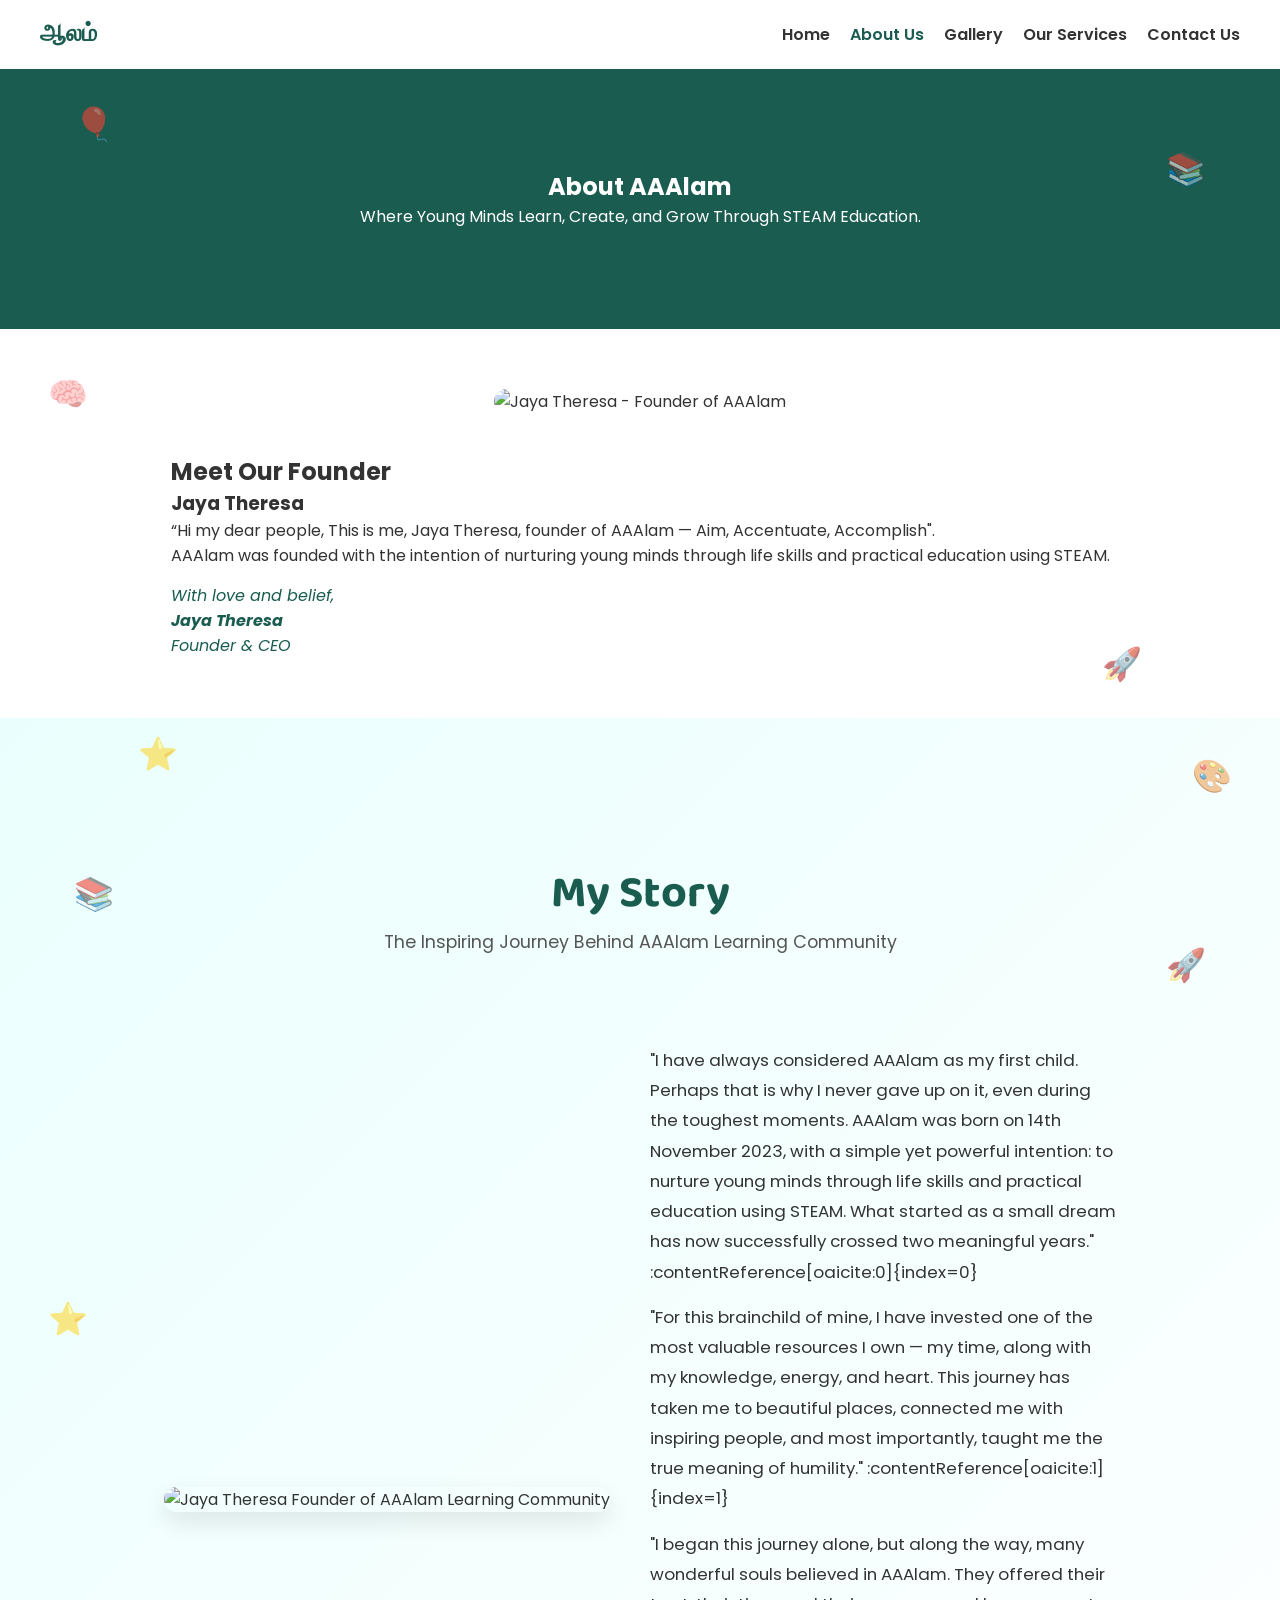
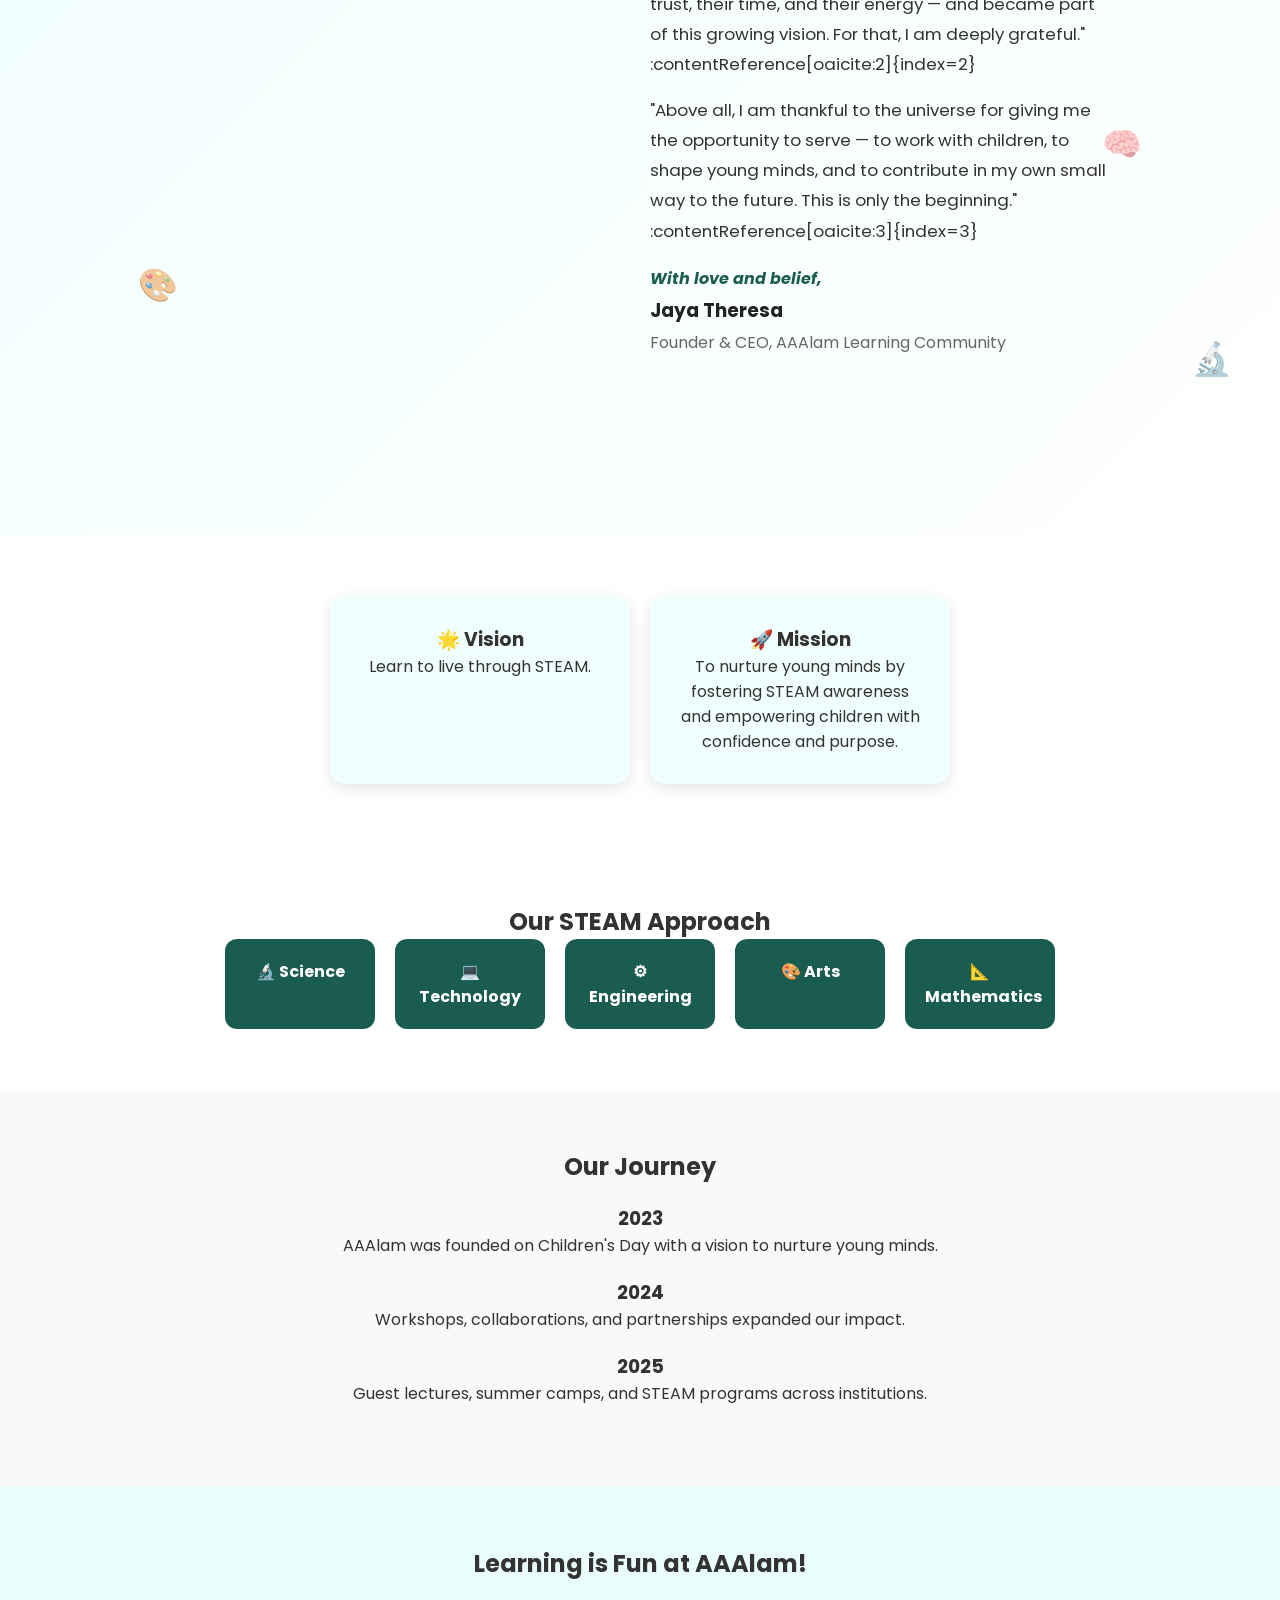
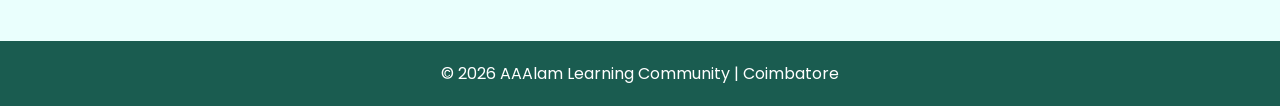
==== other pages/about.html @ e0a2ccea "Added My Story section and updated AAAlam Learning website" ====
<!DOCTYPE html>
<html lang="en">
<head>
<meta charset="UTF-8">
<meta name="viewport" content="width=device-width, initial-scale=1.0">

<title>About Us | AAAlam Learning Community</title>
<meta name="title" content="My Story | AAAlam Learning Community">
<meta name="description" content="Discover the inspiring journey of Jaya Theresa, Founder of AAAlam Learning Community in Coimbatore. Empowering children through STEAM-based education.">
<meta name="keywords" content="aalam, aalam learning community, aalam coimbatore, learning centre in coimbatore, learning centre, jaya theresa, steam education for children">
<meta name="robots" content="index, follow">
<meta name="author" content="AAAlam Learning Community">
<!-- SEO Meta Tags -->
<meta name="description" content="Learn about AAAlam Learning Community in Coimbatore, founded by Jaya Theresa. Empowering children through STEAM-based education.">
<meta name="keywords" content="aalam, aalam learning community, aalam coimbatore, learning centre in coimbatore, learning centre">
<meta name="author" content="AAAlam Learning Community">

<!-- Google Fonts -->
<link href="https://fonts.googleapis.com/css2?family=Baloo+2:wght@400;600;700&family=Poppins:wght@300;400;600&display=swap" rel="stylesheet">

<!-- AOS Animation Library -->
<link href="https://cdnjs.cloudflare.com/ajax/libs/aos/2.3.4/aos.css" rel="stylesheet">

<link rel="stylesheet" href="about.css">
</head>

<body>
<link href="https://cdnjs.cloudflare.com/ajax/libs/aos/2.3.4/aos.css" rel="stylesheet">
<script src="https://cdnjs.cloudflare.com/ajax/libs/aos/2.3.4/aos.js"></script>
<script>
  AOS.init({
    duration: 1000,
    once: true
  });
</script>

<!-- ================= NAVBAR ================= -->
<header>
  <nav class="navbar">
    <h2 class="logo">ஆலம்</h2>
    <ul class="nav-links">
      <li><a href="/index.html">Home</a></li>
      <li><a href="about.html" class="active">About Us</a></li>
      <li><a href="gallery.html">Gallery</a></li>
      <li><a href="services.html">Our Services</a></li>
      <li><a href="contact.html">Contact Us</a></li>
    </ul>
  </nav>
</header>

<!-- ================= HERO SECTION ================= -->
<section class="hero">
  <div class="hero-content" data-aos="fade-up">
    <h1>About AAAlam</h1>
    <p>Where Young Minds Learn, Create, and Grow Through STEAM Education.</p>
  </div>
</section>

<!-- ================= FOUNDER SECTION ================= -->
<section class="founder">
  <div class="container">
    <div class="founder-img" data-aos="fade-right">
      <img src="founder.jpg" alt="Jaya Theresa - Founder of AAAlam">
    </div>
    <div class="founder-text" data-aos="fade-left">
      <h2>Meet Our Founder</h2>
      <h3>Jaya Theresa</h3>
      <p>
        “Hi my dear people, This is me, Jaya Theresa, founder of AAAlam — Aim,
        Accentuate, Accomplish".
      </p>
      <p>
        AAAlam was founded with the intention of nurturing young minds through
        life skills and practical education using STEAM.
      </p>
      <p class="quote">
        With love and belief,<br>
        <strong>Jaya Theresa</strong><br>
        Founder & CEO
      </p>
    </div>
  </div>
</section>

<section class="my-story" id="my-story">
  <div class="container">

    <!-- Section Heading -->
    <div class="story-header" data-aos="fade-up">
      <h2>My Story</h2>
      <p>The Inspiring Journey Behind AAAlam Learning Community</p>
    </div>

    <!-- Story Content -->
    <div class="story-content">

      <!-- Founder Image -->
      <div class="story-image" data-aos="fade-right">
        <img src="founder.jpg" alt="Jaya Theresa Founder of AAAlam Learning Community">
      </div>

      <!-- Story Text -->
      <div class="story-text" data-aos="fade-left">
        <p>
          "I have always considered AAAlam as my first child. Perhaps that is why I never gave up on it, even during the toughest moments. AAAlam was born on 14th November 2023, with a simple yet powerful intention: to nurture young minds through life skills and practical education using STEAM. What started as a small dream has now successfully crossed two meaningful years." :contentReference[oaicite:0]{index=0}
        </p>

        <p>
          "For this brainchild of mine, I have invested one of the most valuable resources I own — my time, along with my knowledge, energy, and heart. This journey has taken me to beautiful places, connected me with inspiring people, and most importantly, taught me the true meaning of humility." :contentReference[oaicite:1]{index=1}
        </p>

        <p>
          "I began this journey alone, but along the way, many wonderful souls believed in AAAlam. They offered their trust, their time, and their energy — and became part of this growing vision. For that, I am deeply grateful." :contentReference[oaicite:2]{index=2}
        </p>

        <p>
          "Above all, I am thankful to the universe for giving me the opportunity to serve — to work with children, to shape young minds, and to contribute in my own small way to the future. This is only the beginning." :contentReference[oaicite:3]{index=3}
        </p>

        <div class="signature">
          <h4>With love and belief,</h4>
          <h3>Jaya Theresa</h3>
          <span>Founder & CEO, AAAlam Learning Community</span>
        </div>
      </div>

    </div>

    <!-- Floating Educational Stickers -->
    <div class="stickers">
      <span>📚</span>
      <span>🎨</span>
      <span>🚀</span>
      <span>🧠</span>
      <span>⭐</span>
      <span>🔬</span>
    </div>

  </div>
</section>
<!-- ================= VISION & MISSION ================= -->
<section class="vision-mission">
  <div class="card" data-aos="zoom-in">
    <h3>🌟 Vision</h3>
    <p>Learn to live through STEAM.</p>
  </div>

  <div class="card" data-aos="zoom-in" data-aos-delay="200">
    <h3>🚀 Mission</h3>
    <p>
      To nurture young minds by fostering STEAM awareness and empowering
      children with confidence and purpose.
    </p>
  </div>
</section>

<!-- ================= STEAM SECTION ================= -->
<section class="steam">
  <h2 data-aos="fade-up">Our STEAM Approach</h2>
  <div class="steam-grid">
    <div class="steam-card">🔬 Science</div>
    <div class="steam-card">💻 Technology</div>
    <div class="steam-card">⚙ Engineering</div>
    <div class="steam-card">🎨 Arts</div>
    <div class="steam-card">📐 Mathematics</div>
  </div>
</section>

<!-- ================= JOURNEY TIMELINE ================= -->
<section class="journey">
  <h2 data-aos="fade-up">Our Journey</h2>
  <div class="timeline">
    <div class="timeline-item" data-aos="fade-right">
      <h3>2023</h3>
      <p>AAAlam was founded on Children's Day with a vision to nurture young minds.</p>
    </div>

    <div class="timeline-item" data-aos="fade-left">
      <h3>2024</h3>
      <p>Workshops, collaborations, and partnerships expanded our impact.</p>
    </div>

    <div class="timeline-item" data-aos="fade-right">
      <h3>2025</h3>
      <p>Guest lectures, summer camps, and STEAM programs across institutions.</p>
    </div>
  </div>
</section>

<!-- ================= INTERACTIVE FUN SECTION ================= -->
<section class="fun">
  <h2 data-aos="fade-up">Learning is Fun at AAAlam!</h2>
  <div class="stickers">
    <span>🎈</span>
    <span>⭐</span>
    <span>📚</span>
    <span>🚀</span>
    <span>🧠</span>
    <span>🎨</span>
  </div>
</section>

<!-- ================= FOOTER ================= -->
<footer>
  <p>© 2026 AAAlam Learning Community | Coimbatore</p>
</footer>

<!-- AOS Animation Script -->
<script src="https://cdnjs.cloudflare.com/ajax/libs/aos/2.3.4/aos.js"></script>
<script>
  AOS.init({
    duration: 1000,
    once: true
  });
</script>

</body>
</html>
---- other pages/about.css ----
* {
  margin: 0;
  padding: 0;
  box-sizing: border-box;
}

body {
  font-family: 'Poppins', sans-serif;
  background: #ffffff;
  color: #333;
}

/* Navbar */
.navbar {
  display: flex;
  justify-content: space-between;
  align-items: center;
  padding: 15px 40px;
  background: #ffffff;
  box-shadow: 0 2px 10px rgba(0,0,0,0.1);
}

.logo {
  font-family: 'Baloo 2', cursive;
  color: #1a5c50;
}

.nav-links {
  display: flex;
  list-style: none;
  gap: 20px;
}

.nav-links a {
  text-decoration: none;
  color: #333;
  font-weight: 600;
}

.nav-links a.active {
  color: #1a5c50;
}

/* Hero */
.hero {
  background: linear-gradient(135deg, #1a5c50, #1a5c50);
  color: white;
  text-align: center;
  padding: 100px 20px;
}

/* Founder Section */
.container {
  display: flex;
  align-items: center;
  justify-content: center;
  gap: 40px;
  padding: 60px 10%;
  flex-wrap: wrap;
}

.founder-img img {
  width: 300px;
  border-radius: 20px;
}

.quote {
  color: #1a5c50;
  margin-top: 15px;
  font-style: italic;
}

/* Vision & Mission */
.vision-mission {
  display: flex;
  gap: 20px;
  justify-content: center;
  padding: 60px 20px;
  flex-wrap: wrap;
}

.card {
  background: #f0fffe;
  padding: 30px;
  border-radius: 15px;
  width: 300px;
  text-align: center;
  box-shadow: 0 5px 15px rgba(0,0,0,0.1);
}

/* STEAM */
.steam {
  text-align: center;
  padding: 60px 20px;
}

.steam-grid {
  display: flex;
  justify-content: center;
  gap: 20px;
  flex-wrap: wrap;
}

.steam-card {
  background: #1a5c50;
  color: white;
  padding: 20px;
  border-radius: 12px;
  width: 150px;
  font-weight: bold;
}

/* Timeline */
.journey {
  background: #f9f9f9;
  padding: 60px 20px;
  text-align: center;
}

.timeline-item {
  margin: 20px 0;
}

/* Fun Stickers */
.fun {
  text-align: center;
  padding: 60px 20px;
  background: #eafffd;
}

.stickers span {
  font-size: 2.5rem;
  margin: 10px;
  display: inline-block;
  animation: float 3s infinite ease-in-out;
}

.stickers span:nth-child(2) { animation-delay: 0.5s; }
.stickers span:nth-child(3) { animation-delay: 1s; }
.stickers span:nth-child(4) { animation-delay: 1.5s; }

@keyframes float {
  0%, 100% { transform: translateY(0); }
  50% { transform: translateY(-10px); }
}

/* Footer */
footer {
  background: #1a5c50;
  color: white;
  text-align: center;
  padding: 20px;
}

/* Responsive */
@media (max-width: 768px) {
  .container {
    flex-direction: column;
    text-align: center;
  }
}
/* Google Fonts */
@import url('https://fonts.googleapis.com/css2?family=Baloo+2:wght@400;600;700&family=Poppins:wght@300;400;600&display=swap');

.my-story {
  background: linear-gradient(135deg, #eafffd, #ffffff);
  padding: 80px 20px;
  position: relative;
  overflow: hidden;
}

.container {
  max-width: 1200px;
  margin: auto;
}

/* Section Header */
.story-header {
  text-align: center;
  margin-bottom: 50px;
}

.story-header h2 {
  font-family: 'Baloo 2', cursive;
  font-size: 2.8rem;
  color: #1a5c50;
}

.story-header p {
  font-size: 1.1rem;
  color: #555;
}

/* Layout */
.story-content {
  display: flex;
  align-items: center;
  gap: 40px;
  flex-wrap: wrap;
}

/* Founder Image */
.story-image img {
  width: 350px;
  border-radius: 20px;
  box-shadow: 0 10px 25px rgba(0, 0, 0, 0.1);
}

/* Text */
.story-text {
  flex: 1;
}

.story-text p {
  font-size: 1.05rem;
  line-height: 1.8;
  margin-bottom: 15px;
  color: #333;
}

/* Signature */
.signature {
  margin-top: 20px;
}

.signature h4 {
  font-style: italic;
  color: #1a5c50;
}

.signature h3 {
  margin: 5px 0;
  color: #222;
}

.signature span {
  color: #666;
}

/* Floating Stickers */
.stickers span {
  position: absolute;
  font-size: 2rem;
  animation: float 6s infinite ease-in-out;
  opacity: 0.6;
}

.stickers span:nth-child(1) { top: 10%; left: 5%; }
.stickers span:nth-child(2) { top: 80%; left: 10%; }
.stickers span:nth-child(3) { top: 15%; right: 5%; }
.stickers span:nth-child(4) { top: 70%; right: 10%; }
.stickers span:nth-child(5) { top: 40%; left: 3%; }
.stickers span:nth-child(6) { bottom: 10%; right: 3%; }

@keyframes float {
  0% { transform: translateY(0); }
  50% { transform: translateY(-15px); }
  100% { transform: translateY(0); }
}

/* Responsive */
@media (max-width: 768px) {
  .story-content {
    flex-direction: column;
    text-align: center;
  }

  .story-image img {
    width: 80%;
  }

  .story-header h2 {
    font-size: 2rem;
  }
}
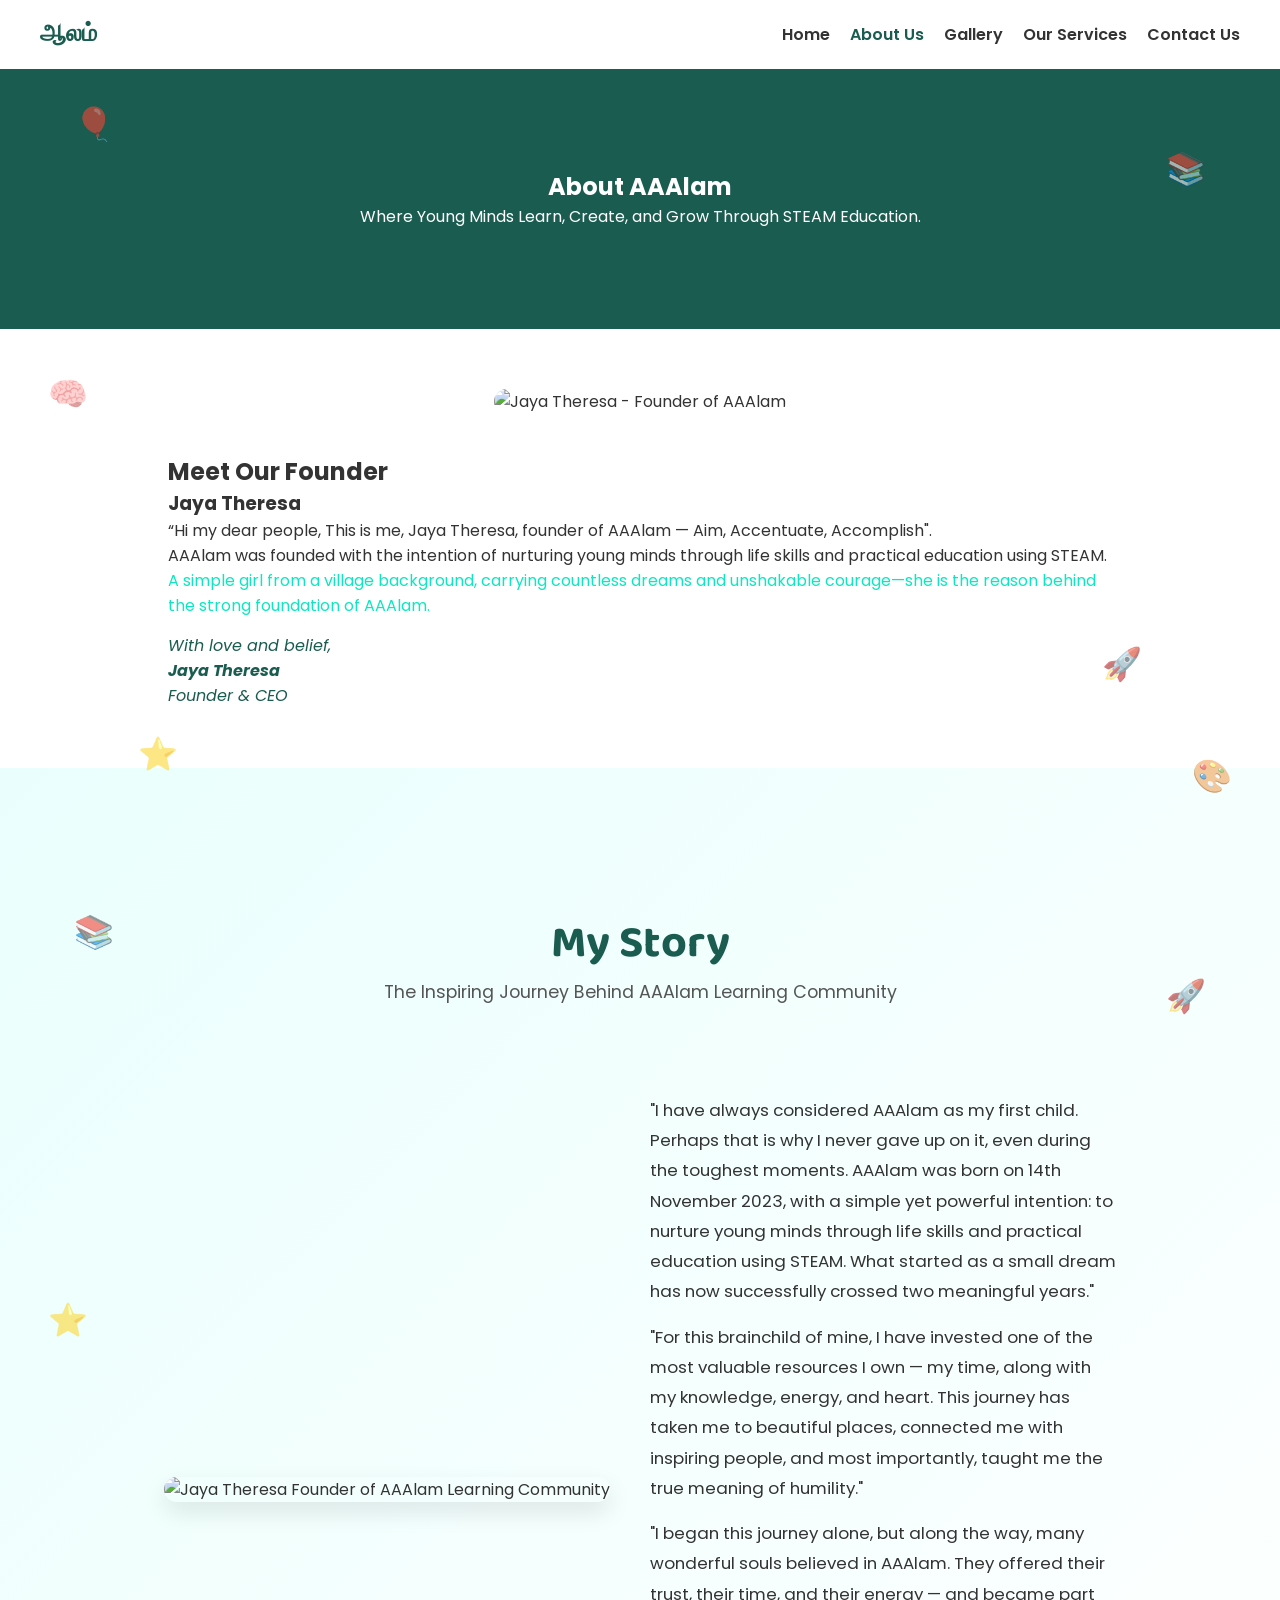
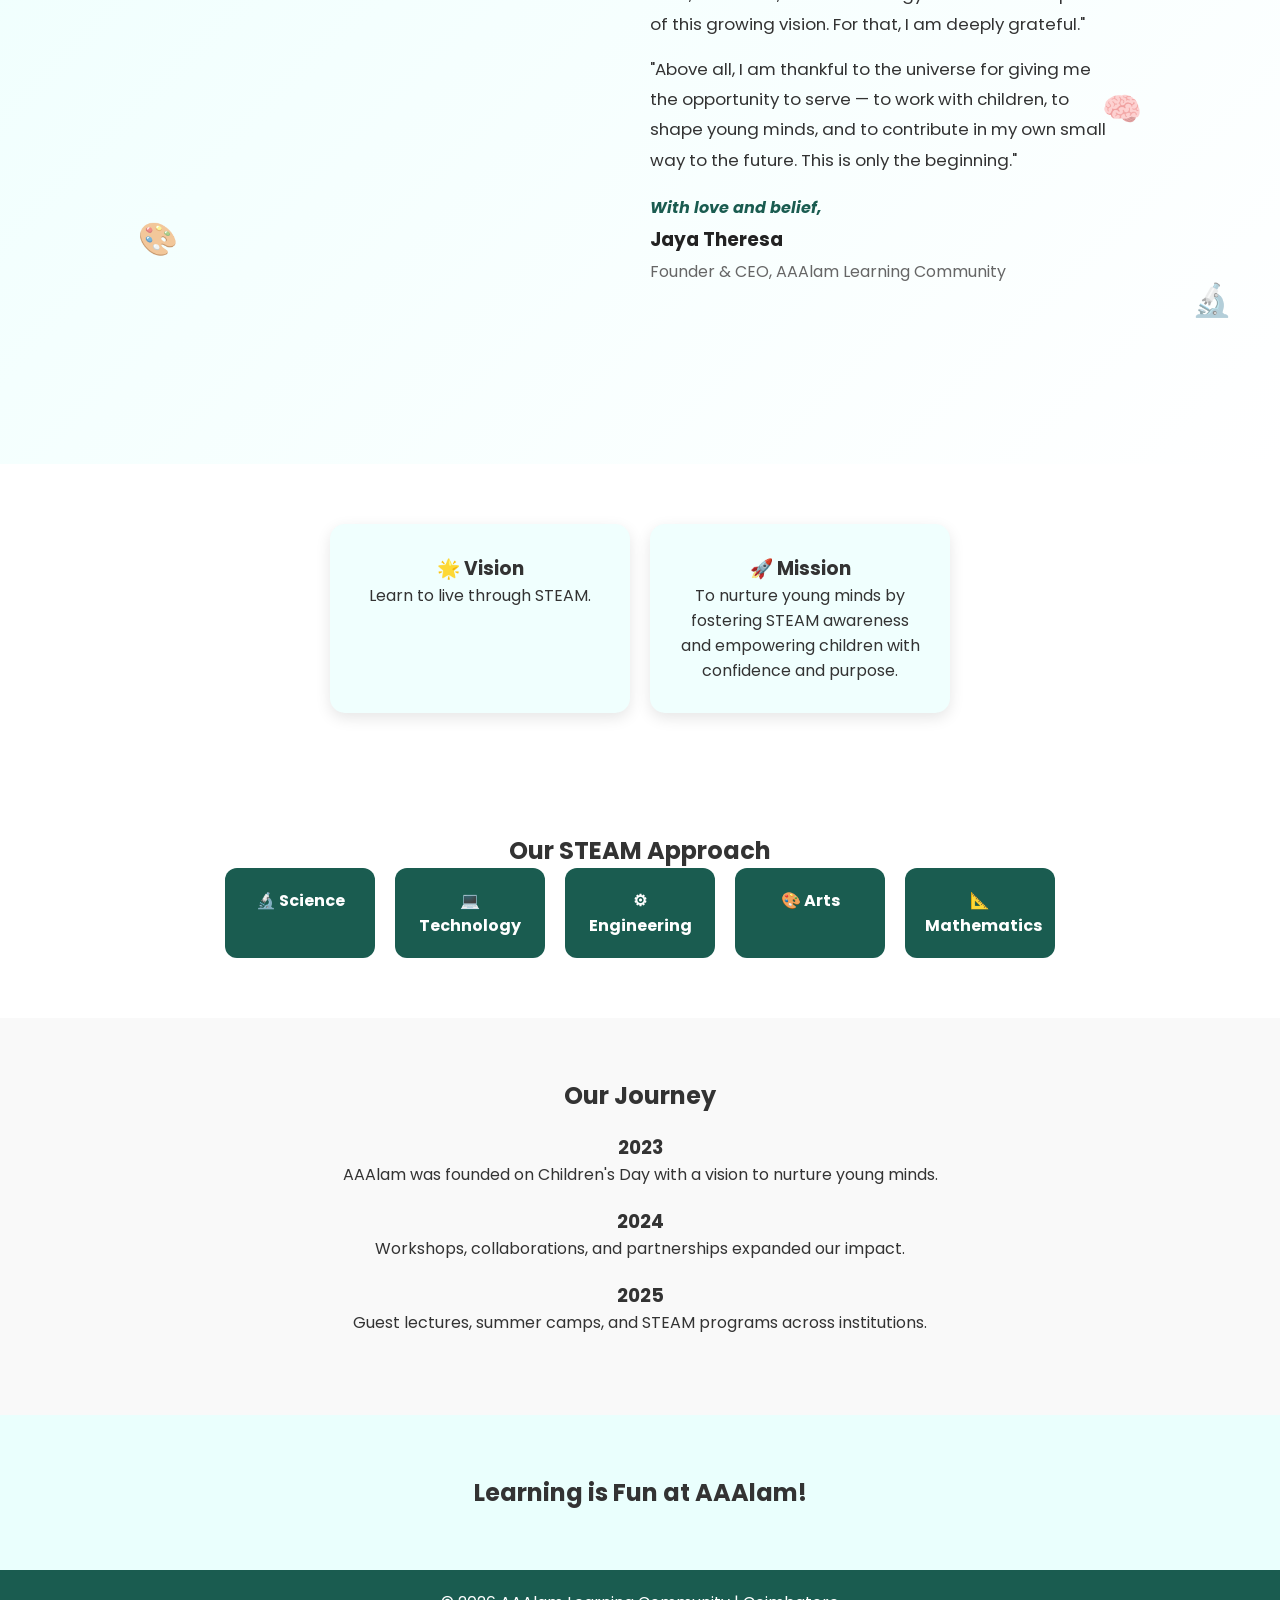
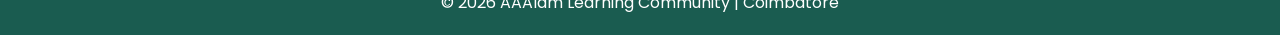
==== commit 78f8a64d: "updated AAAlam Learning website" ====
--- a/other pages/about.html
+++ b/other pages/about.html
@@ -73,6 +73,12 @@
         AAAlam was founded with the intention of nurturing young minds through
         life skills and practical education using STEAM.
       </p>
+      <p style="color: #0ce7bf;">
+        A simple girl from a village background,
+carrying countless dreams and unshakable
+courage—she is the reason behind the strong
+foundation of AAAlam.       
+      </p>
       <p class="quote">
         With love and belief,<br>
         <strong>Jaya Theresa</strong><br>
@@ -102,19 +108,17 @@
       <!-- Story Text -->
       <div class="story-text" data-aos="fade-left">
         <p>
-          "I have always considered AAAlam as my first child. Perhaps that is why I never gave up on it, even during the toughest moments. AAAlam was born on 14th November 2023, with a simple yet powerful intention: to nurture young minds through life skills and practical education using STEAM. What started as a small dream has now successfully crossed two meaningful years." :contentReference[oaicite:0]{index=0}
+          "I have always considered AAAlam as my first child. Perhaps that is why I never gave up on it, even during the toughest moments. AAAlam was born on 14th November 2023, with a simple yet powerful intention: to nurture young minds through life skills and practical education using STEAM. What started as a small dream has now successfully crossed two meaningful years." 
+
+        <p>
+          "For this brainchild of mine, I have invested one of the most valuable resources I own — my time, along with my knowledge, energy, and heart. This journey has taken me to beautiful places, connected me with inspiring people, and most importantly, taught me the true meaning of humility."
         </p>
 
         <p>
-          "For this brainchild of mine, I have invested one of the most valuable resources I own — my time, along with my knowledge, energy, and heart. This journey has taken me to beautiful places, connected me with inspiring people, and most importantly, taught me the true meaning of humility." :contentReference[oaicite:1]{index=1}
-        </p>
-
-        <p>
-          "I began this journey alone, but along the way, many wonderful souls believed in AAAlam. They offered their trust, their time, and their energy — and became part of this growing vision. For that, I am deeply grateful." :contentReference[oaicite:2]{index=2}
-        </p>
-
-        <p>
-          "Above all, I am thankful to the universe for giving me the opportunity to serve — to work with children, to shape young minds, and to contribute in my own small way to the future. This is only the beginning." :contentReference[oaicite:3]{index=3}
+          "I began this journey alone, but along the way, many wonderful souls believed in AAAlam. They offered their trust, their time, and their energy — and became part of this growing vision. For that, I am deeply grateful."
+
+        <p>
+          "Above all, I am thankful to the universe for giving me the opportunity to serve — to work with children, to shape young minds, and to contribute in my own small way to the future. This is only the beginning." 
         </p>
 
         <div class="signature">
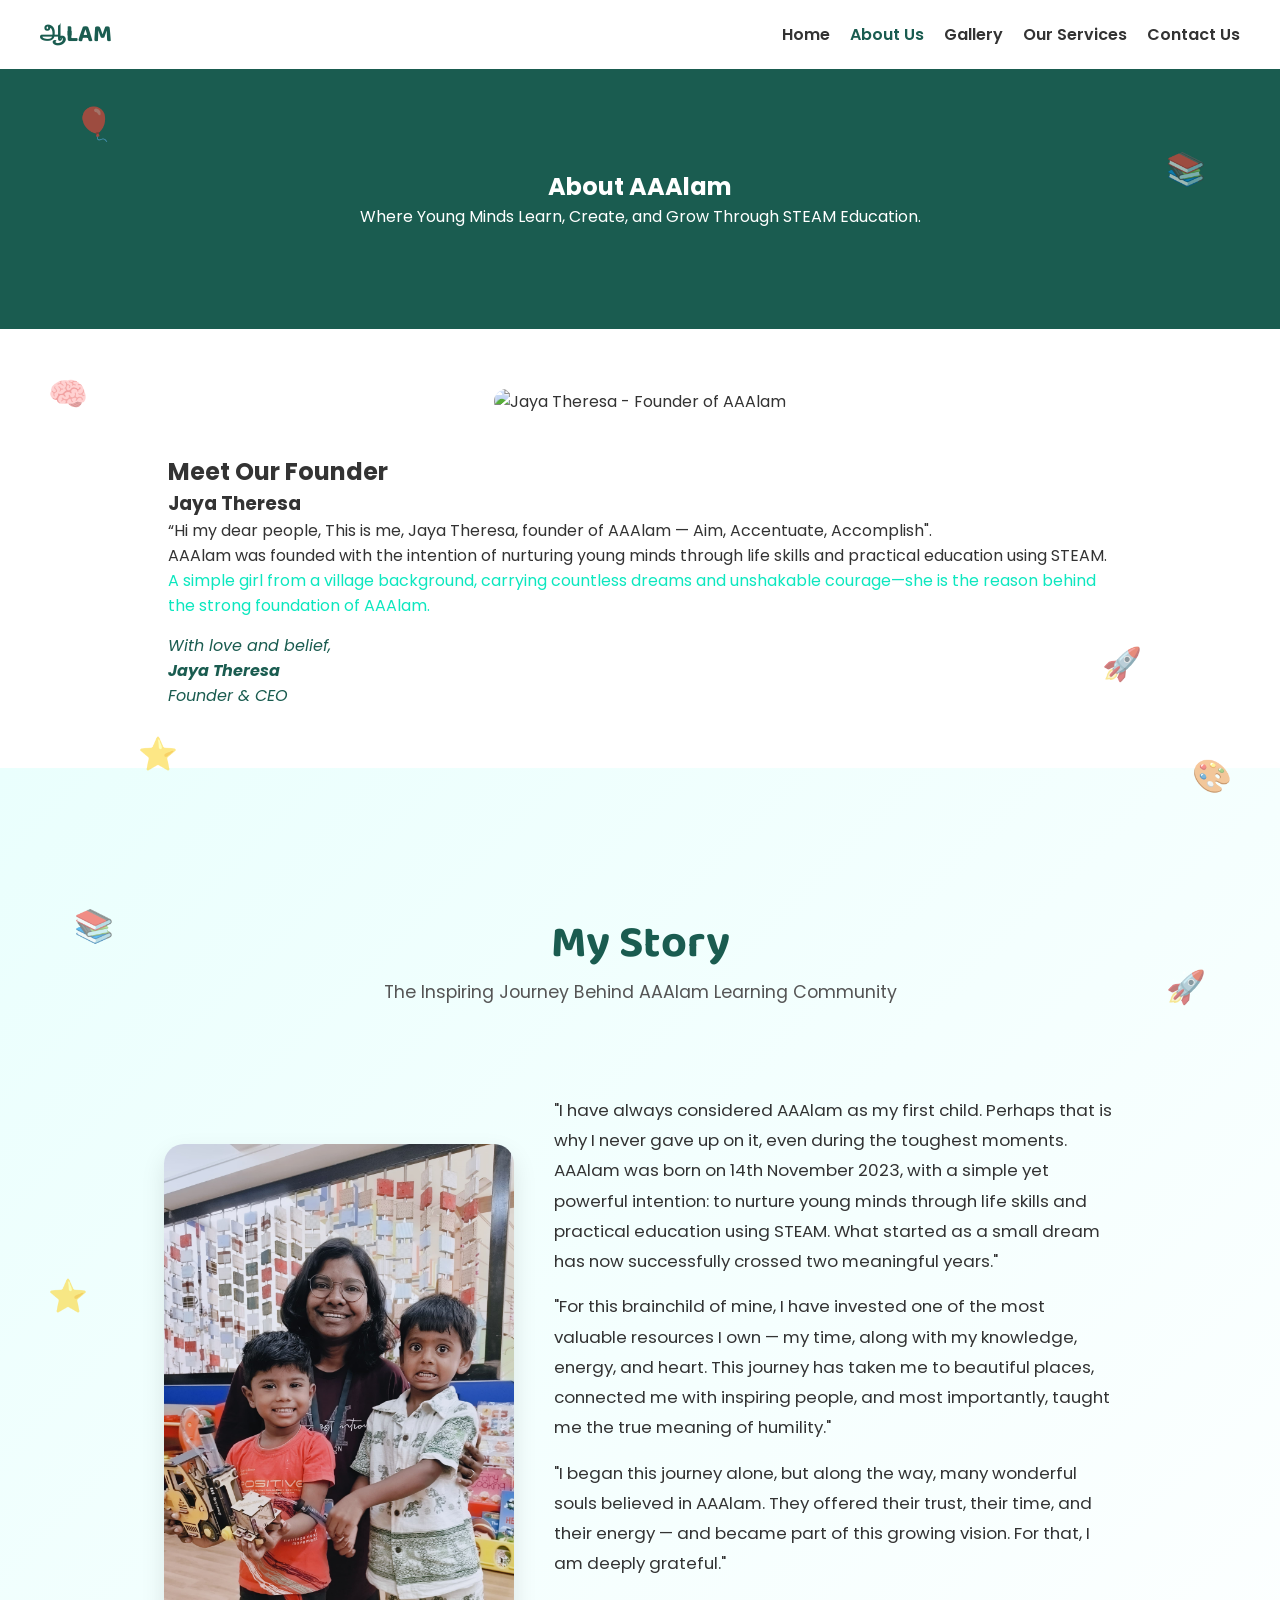
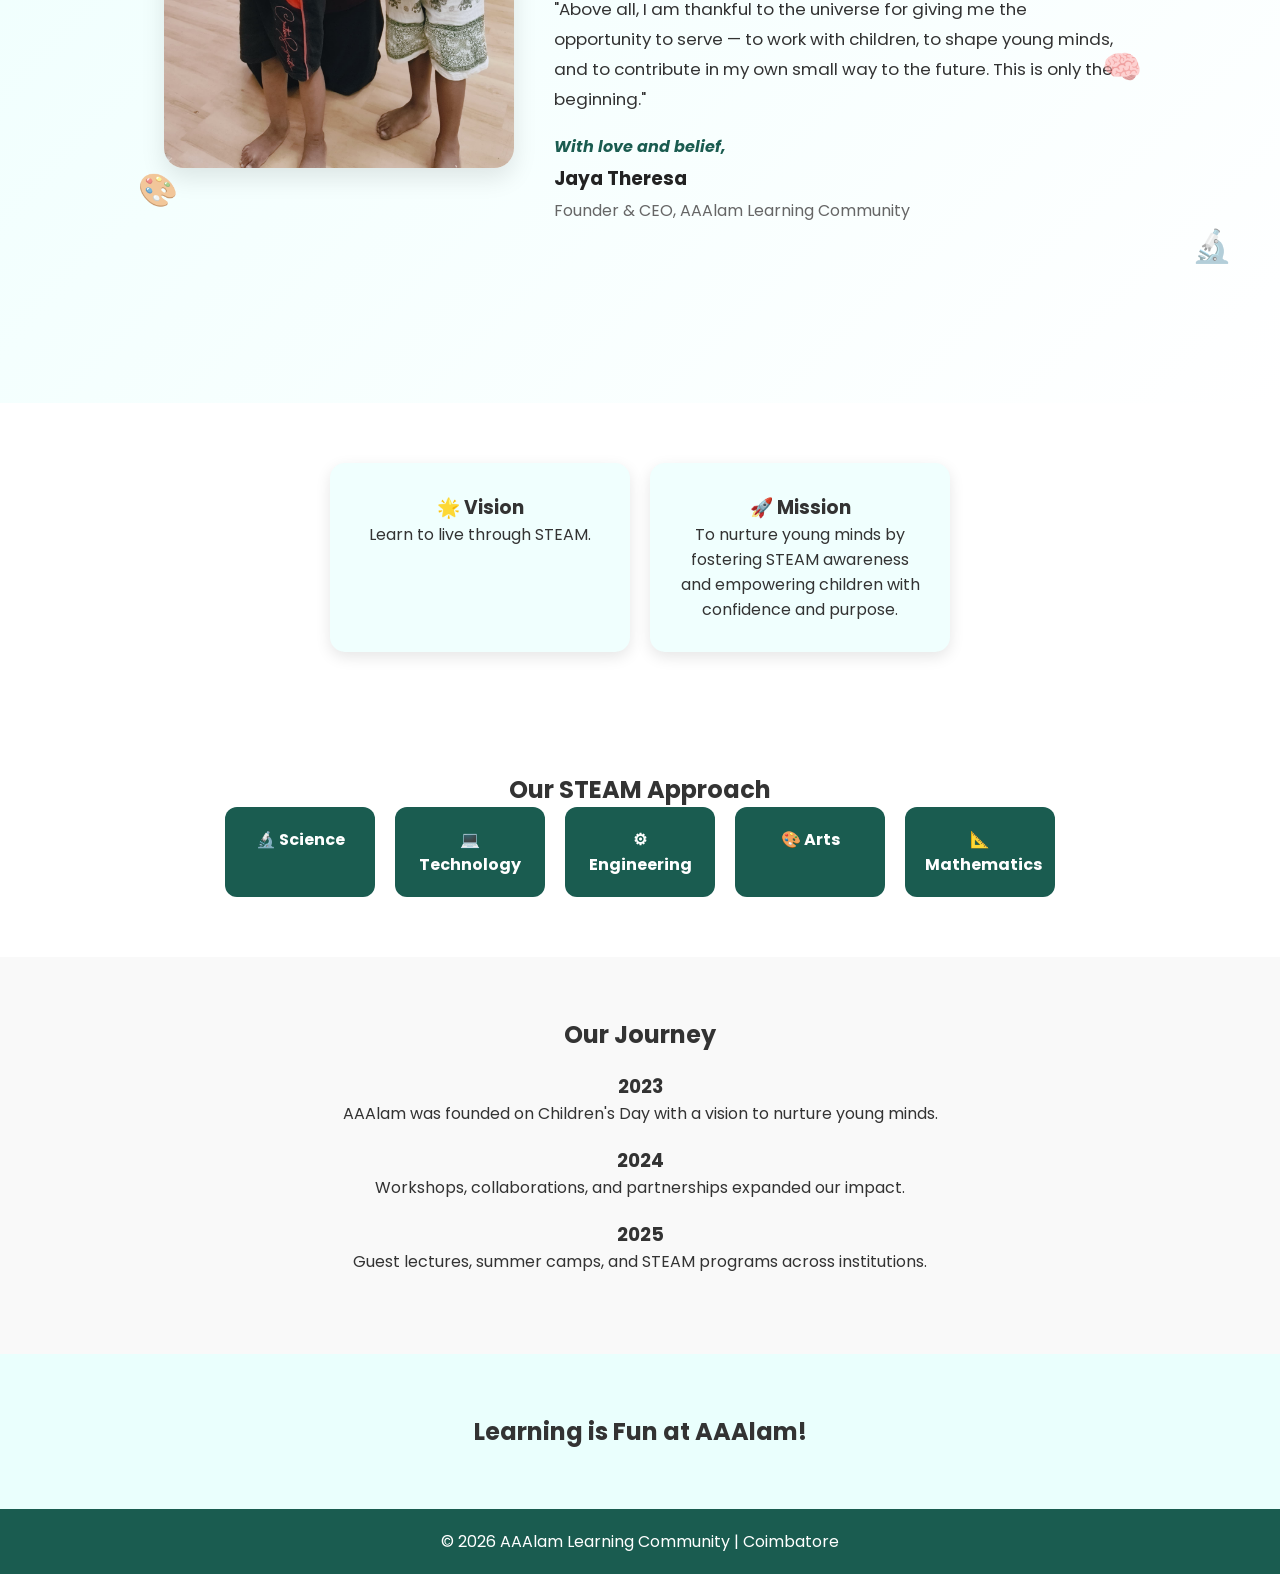
==== commit 0ab496d7: "updated AAAlam Learning website" ====
--- a/other pages/about.html
+++ b/other pages/about.html
@@ -37,13 +37,13 @@
 <!-- ================= NAVBAR ================= -->
 <header>
   <nav class="navbar">
-    <h2 class="logo">ஆலம்</h2>
+    <h2 class="logo">ஆLAM</h2>
     <ul class="nav-links">
       <li><a href="/index.html">Home</a></li>
-      <li><a href="about.html" class="active">About Us</a></li>
-      <li><a href="gallery.html">Gallery</a></li>
+      <li><a href="/other pages/about.html" class="active">About Us</a></li>
+      <li><a href="/other pages/gallery.html">Gallery</a></li>
       <li><a href="services.html">Our Services</a></li>
-      <li><a href="contact.html">Contact Us</a></li>
+      <li><a href="/other pages/contact.html">Contact Us</a></li>
     </ul>
   </nav>
 </header>
@@ -102,7 +102,7 @@
 
       <!-- Founder Image -->
       <div class="story-image" data-aos="fade-right">
-        <img src="founder.jpg" alt="Jaya Theresa Founder of AAAlam Learning Community">
+        <img src="/images/founder 2.jpeg" alt="Jaya Theresa Founder of AAAlam Learning Community">
       </div>
 
       <!-- Story Text -->
